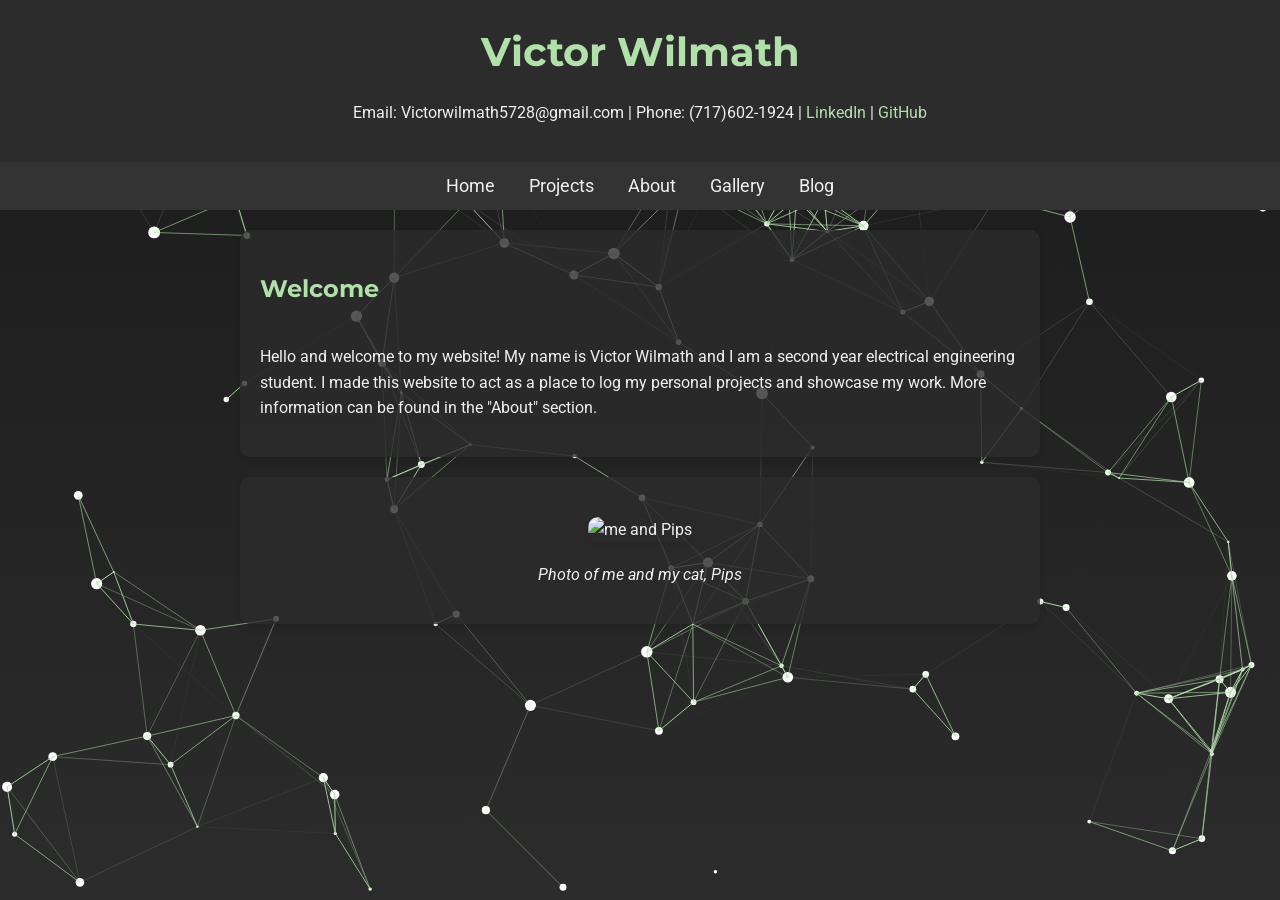
==== index.html @ 4f63de7f "Update index.html" ====
<!DOCTYPE html>
<html lang="en">
<head>
    <link rel="icon" href="pipsheader.jpg">
    <meta charset="UTF-8">
    <meta name="viewport" content="width=device-width, initial-scale=1.0">
    <title>Victor Wilmath</title>
    <link href="https://fonts.googleapis.com/css2?family=Montserrat:wght@700&family=Roboto:wght@400;700&display=swap" rel="stylesheet">
    <style>
        * {
            transition: all 0.3s ease;
        }
        body {
            font-family: 'Roboto', sans-serif;
            line-height: 1.6;
            margin: 0;
            padding: 0;
            background-color: #1a1a1a;
            background-image: linear-gradient(to bottom, #1a1a1a, #2c2c2c);
            background-attachment: fixed;
            color: #f0f0f0;
            overflow-x: hidden;
            overflow-y: auto;
            position: relative;
            min-height: 100vh;
        }
        header {
            background-color: #2c2c2c;
            padding: 20px;
            text-align: center;
            position: relative;
            z-index: 1;
        }
        h1, h2, h3 {
            font-family: 'Montserrat', sans-serif;
        }
        h1 {
            margin: 0;
            font-size: 2.5em;
            color: #B2E0AA;
        }
        nav {
            background-color: #333;
            padding: 10px;
            text-align: center;
            position: relative;
            z-index: 1;
        }
        nav a {
            color: #f0f0f0;
            text-decoration: none;
            margin: 0 15px;
            font-size: 1.1em;
            transition: color 0.3s ease;
        }
        nav a:hover {
            color: #B2E0AA;
        }
        main {
            padding: 20px;
            max-width: 800px;
            margin: 0 auto;
            position: relative;
            z-index: 1;
        }
        h2 {
            color: #B2E0AA;
            position: relative;
            display: inline-block;
        }
        h2::after {
            content: '';
            position: absolute;
            width: 100%;
            height: 2px;
            bottom: 0;
            left: 0;
            background-color: #B2E0AA;
            transform: scaleX(0);
            transition: transform 0.3s ease;
        }
        h2:hover::after {
            transform: scaleX(1);
        }
        a {
            color: #B2E0AA;
            text-decoration: none;
        }
        a:hover {
            text-decoration: underline;
        }
        #canvas {
            position: fixed;
            top: 0;
            left: 0;
            width: 100%;
            height: 100%;
            z-index: -1;
            pointer-events: none;
        }
        ::-webkit-scrollbar {
            width: 10px;
        }
        ::-webkit-scrollbar-track {
            background: #1a1a1a;
        }
        ::-webkit-scrollbar-thumb {
            background: #B2E0AA;
            border-radius: 5px;
        }
        ::-webkit-scrollbar-thumb:hover {
            background: #9ed099;
        }
        .content-box {
            background-color: rgba(44, 44, 44, 0.8);
            border-radius: 10px;
            padding: 20px;
            margin-bottom: 20px;
            box-shadow: 0 4px 6px rgba(0, 0, 0, 0.1);
        }
        .image-container {
            text-align: center;
            margin: 20px 0;
        }
        .responsive-image {
            max-width: 100%;
            height: auto;
            border-radius: 10px;
            box-shadow: 0 4px 6px rgba(0, 0, 0, 0.1);
        }
        .image-caption {
            text-align: center;
            margin-top: 10px;
            font-style: italic;
        }
    </style>
</head>
<body>
    <canvas id="canvas"></canvas>
    <header>
        <h1>Victor Wilmath</h1>
        <p>Email: Victorwilmath5728@gmail.com | Phone: (717)602-1924 | <a href="https://www.linkedin.com/in/victorwilmath/">LinkedIn</a> | <a href="https://github.com/VictorWilmath">GitHub</a></p>
    </header>

    <nav>
        <a href="index.html">Home</a>
        <a href="projects.html">Projects</a>
        <a href="about.html">About</a>
        <a href="gallery.html">Gallery</a>
        <a href="blog.html">Blog</a>
    </nav>

    <main>
        <div class="content-box">
            <h2>Welcome</h2>
            <p>Hello and welcome to my website! My name is Victor Wilmath and I am a second year electrical engineering student. I made this website to act as a place to log my personal projects and showcase my work. More information can be found in the "About" section.</p>
        </div>

        <!-- New content box -->
        <div class="content-box">
            <div class="image-container">
                <img src="me.jpg" alt="me and Pips" class="responsive-image">
            </div>
            <p class="image-caption">Photo of me and my cat, Pips</p>
        </div>
    </main>

    <script>
        const canvas = document.getElementById('canvas');
        const ctx = canvas.getContext('2d');
        canvas.width = window.innerWidth;
        canvas.height = window.innerHeight;
    
        let particlesArray;
    
        // get mouse position
        let mouse = {
            x: null,
            y: null,
            radius: (canvas.height/160) * (canvas.width/160)
        }
    
        window.addEventListener('mousemove',
            function(event) {
                mouse.x = event.x;
                mouse.y = event.y;
            }
        );
    
        // create particle
        class Particle {
            constructor(x, y, directionX, directionY, size, color) {
                this.x = x;
                this.y = y;
                this.directionX = directionX;
                this.directionY = directionY;
                this.size = size;
                this.color = color;
            }
            // method to draw individual particle
            draw() {
                ctx.beginPath();
                ctx.arc(this.x, this.y, this.size, 0, Math.PI * 2, false);
                ctx.fillStyle = 'white';
                ctx.fill();
            }
            // check particle position, check mouse position, move the particle, draw the particle
            update() {
                //check if particle is still within canvas
                if (this.x > canvas.width || this.x < 0 ) {
                    this.directionX = -this.directionX;
                }
                if (this.y > canvas.height || this.y < 0) {
                    this.directionY = -this.directionY;
                }
    
                //check collision detection - mouse position / particle position
                let dx = mouse.x - this.x;
                let dy = mouse.y - this.y;
                let distance = Math.sqrt(dx*dx + dy*dy);
                if (distance < mouse.radius + this.size){
                    if (mouse.x < this.x && this.x < canvas.width - this.size * 10) {
                        this.x += 5;
                    }
                    if (mouse.x > this.x && this.x > this.size * 10) {
                        this.x -= 5;
                    }
                    if (mouse.y < this.y && this.y < canvas.height - this.size * 10) {
                        this.y += 5;
                    }
                    if (mouse.y > this.y && this.y > this.size * 10) {
                        this.y -= 5;
                    }
                }
                // move particle
                this.x += this.directionX;
                this.y += this.directionY;
                // draw particle
                this.draw();
            }
        }
    
        // create particle array
        function init() {
            particlesArray = [];
            let numberOfParticles = (canvas.height * canvas.width) / 9000;
            for (let i = 0; i < numberOfParticles; i++) {
                let size = (Math.random() * 5) + 1;
                let x = (Math.random() * ((innerWidth - size * 2) - (size * 2)) + size * 2);
                let y = (Math.random() * ((innerHeight - size * 2) - (size * 2)) + size * 2);
                let directionX = (Math.random() * 2) - 1;
                let directionY = (Math.random() * 2) - 1;
                let color = 'white';
    
                particlesArray.push(new Particle(x, y, directionX, directionY, size, color));
            }
        }
    
        // check if particles are close enough to draw line between them
        function connect(){
            let opacityValue = 1;
            for (let a = 0; a < particlesArray.length; a++) {
                for (let b = a; b < particlesArray.length; b++) {
                    let distance = (( particlesArray[a].x - particlesArray[b].x) * (particlesArray[a].x - particlesArray[b].x))
                    + ((particlesArray[a].y - particlesArray[b].y) * (particlesArray[a].y - particlesArray[b].y));
                    if (distance < (canvas.width/7) * (canvas.height/7)) {
                        opacityValue = 1 - (distance/20000);
                        ctx.strokeStyle = 'rgba(178, 224, 170,' + opacityValue + ')';
                        ctx.lineWidth = 1;
                        ctx.beginPath();
                        ctx.moveTo(particlesArray[a].x, particlesArray[a].y);
                        ctx.lineTo(particlesArray[b].x, particlesArray[b].y);
                        ctx.stroke();
                    }
                }
            }
        }
    
        // animation loop
        function animate() {
            requestAnimationFrame(animate);
            ctx.clearRect(0,0,innerWidth, innerHeight);
    
            for (let i = 0; i < particlesArray.length; i++) {
                particlesArray[i].update();
            }
            connect();
        }
    
        // resize event
        window.addEventListener('resize',
            function(){
                canvas.width = innerWidth;
                canvas.height = innerHeight;
                mouse.radius = ((canvas.height/160) * (canvas.height/160));
                init();
            }
        );
    
        // mouse out event
        window.addEventListener('mouseout',
            function(){
                mouse.x = undefined;
                mouse.y = undefined;
            }
        )
    
        init();
        animate();
    </script>
</body>
</html>
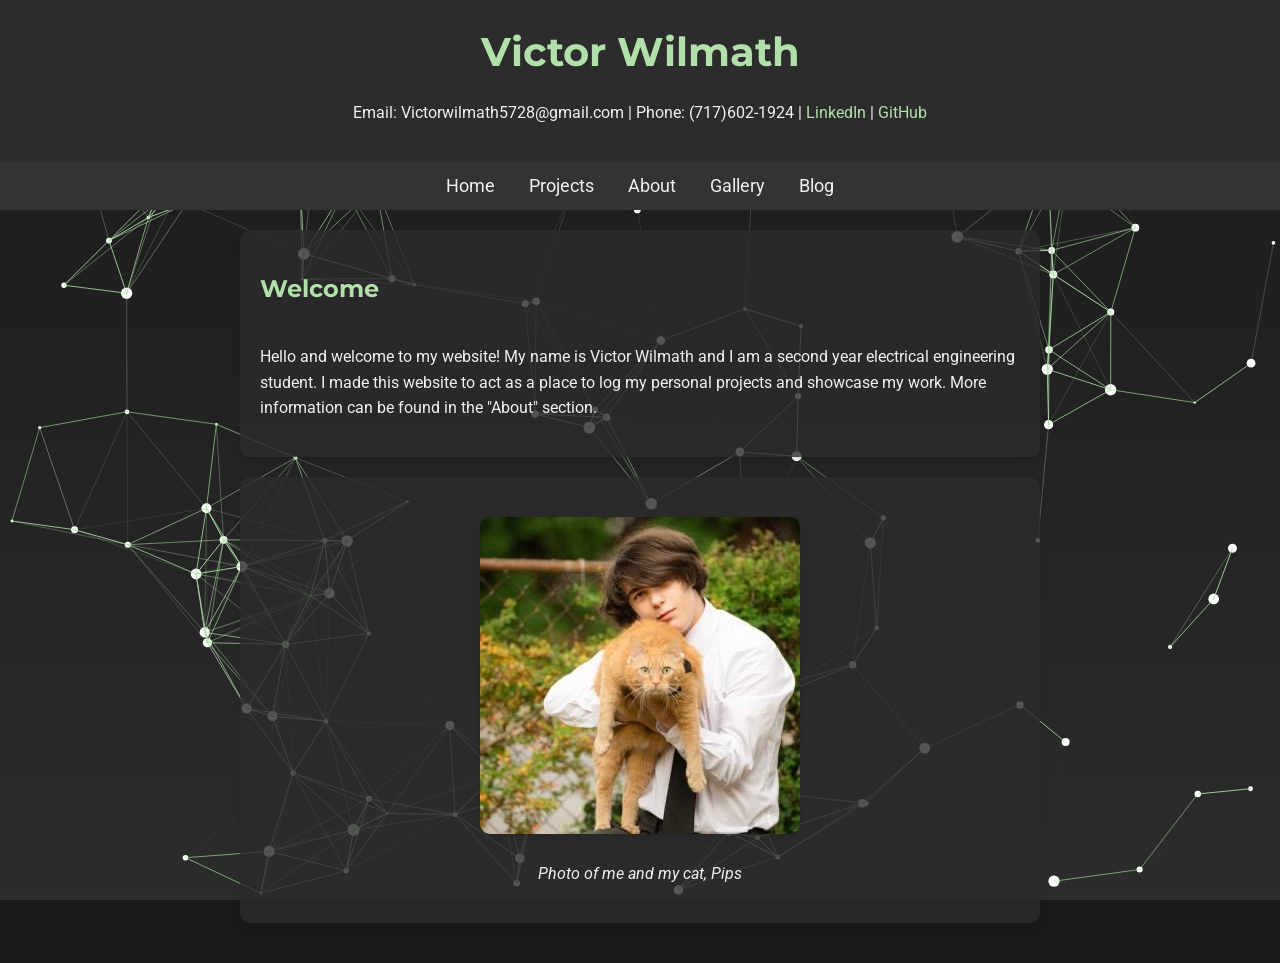
==== commit 261fdd45: "Update index.html" ====
--- a/index.html
+++ b/index.html
@@ -159,7 +159,7 @@
         <!-- New content box -->
         <div class="content-box">
             <div class="image-container">
-                <img src="me.jpg" alt="me and Pips" class="responsive-image">
+                <img src="me.JPG" alt="me and Pips" class="responsive-image">
             </div>
             <p class="image-caption">Photo of me and my cat, Pips</p>
         </div>
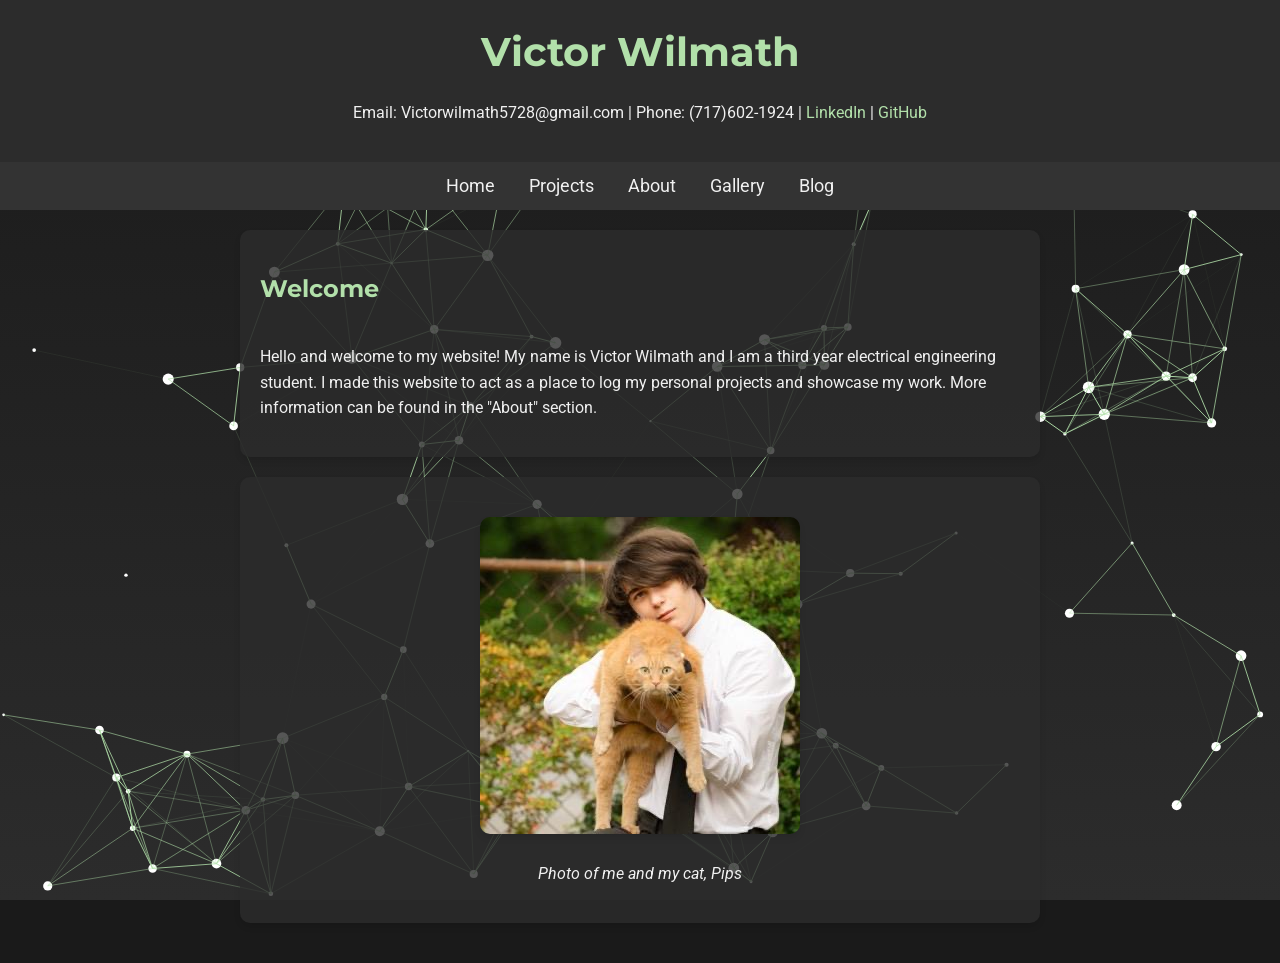
==== commit 1181fbf1: "Update index.html" ====
--- a/index.html
+++ b/index.html
@@ -153,7 +153,7 @@
     <main>
         <div class="content-box">
             <h2>Welcome</h2>
-            <p>Hello and welcome to my website! My name is Victor Wilmath and I am a second year electrical engineering student. I made this website to act as a place to log my personal projects and showcase my work. More information can be found in the "About" section.</p>
+            <p>Hello and welcome to my website! My name is Victor Wilmath and I am a third year electrical engineering student. I made this website to act as a place to log my personal projects and showcase my work. More information can be found in the "About" section.</p>
         </div>
 
         <!-- New content box -->
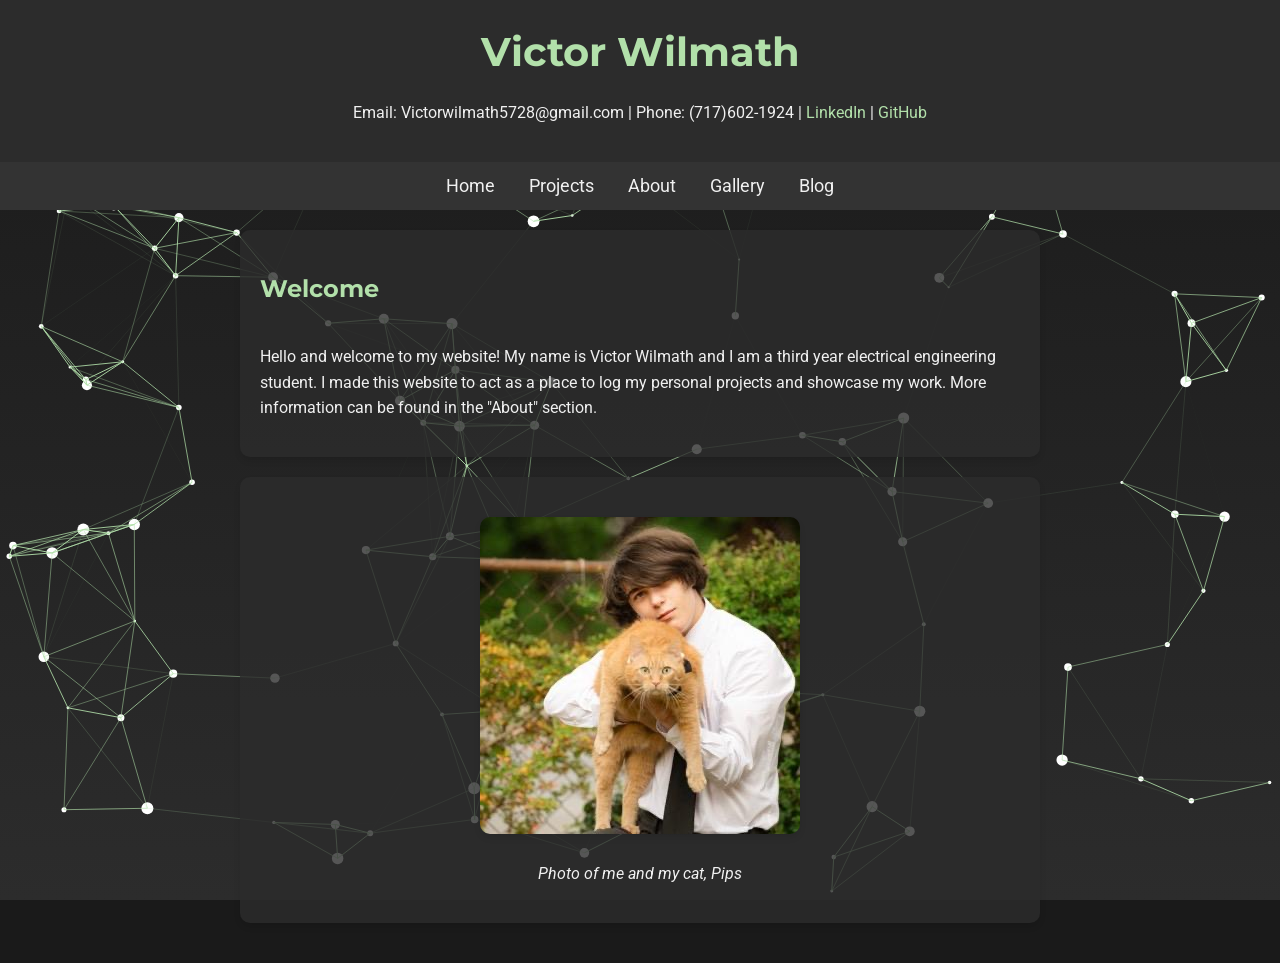
==== commit 679473a4: "Update index.html" ====
--- a/index.html
+++ b/index.html
@@ -156,7 +156,6 @@
             <p>Hello and welcome to my website! My name is Victor Wilmath and I am a third year electrical engineering student. I made this website to act as a place to log my personal projects and showcase my work. More information can be found in the "About" section.</p>
         </div>
 
-        <!-- New content box -->
         <div class="content-box">
             <div class="image-container">
                 <img src="me.JPG" alt="me and Pips" class="responsive-image">
@@ -173,7 +172,7 @@
     
         let particlesArray;
     
-        // get mouse position
+        // mouse position
         let mouse = {
             x: null,
             y: null,
@@ -187,7 +186,7 @@
             }
         );
     
-        // create particle
+        // particles
         class Particle {
             constructor(x, y, directionX, directionY, size, color) {
                 this.x = x;
@@ -197,16 +196,14 @@
                 this.size = size;
                 this.color = color;
             }
-            // method to draw individual particle
+            // drawing particl;es
             draw() {
                 ctx.beginPath();
                 ctx.arc(this.x, this.y, this.size, 0, Math.PI * 2, false);
                 ctx.fillStyle = 'white';
                 ctx.fill();
             }
-            // check particle position, check mouse position, move the particle, draw the particle
             update() {
-                //check if particle is still within canvas
                 if (this.x > canvas.width || this.x < 0 ) {
                     this.directionX = -this.directionX;
                 }
@@ -214,7 +211,6 @@
                     this.directionY = -this.directionY;
                 }
     
-                //check collision detection - mouse position / particle position
                 let dx = mouse.x - this.x;
                 let dy = mouse.y - this.y;
                 let distance = Math.sqrt(dx*dx + dy*dy);
@@ -232,15 +228,12 @@
                         this.y -= 5;
                     }
                 }
-                // move particle
                 this.x += this.directionX;
                 this.y += this.directionY;
-                // draw particle
                 this.draw();
             }
         }
     
-        // create particle array
         function init() {
             particlesArray = [];
             let numberOfParticles = (canvas.height * canvas.width) / 9000;
@@ -256,7 +249,6 @@
             }
         }
     
-        // check if particles are close enough to draw line between them
         function connect(){
             let opacityValue = 1;
             for (let a = 0; a < particlesArray.length; a++) {
@@ -276,7 +268,6 @@
             }
         }
     
-        // animation loop
         function animate() {
             requestAnimationFrame(animate);
             ctx.clearRect(0,0,innerWidth, innerHeight);
@@ -287,7 +278,6 @@
             connect();
         }
     
-        // resize event
         window.addEventListener('resize',
             function(){
                 canvas.width = innerWidth;
@@ -297,7 +287,6 @@
             }
         );
     
-        // mouse out event
         window.addEventListener('mouseout',
             function(){
                 mouse.x = undefined;
@@ -310,3 +299,4 @@
     </script>
 </body>
 </html>
+
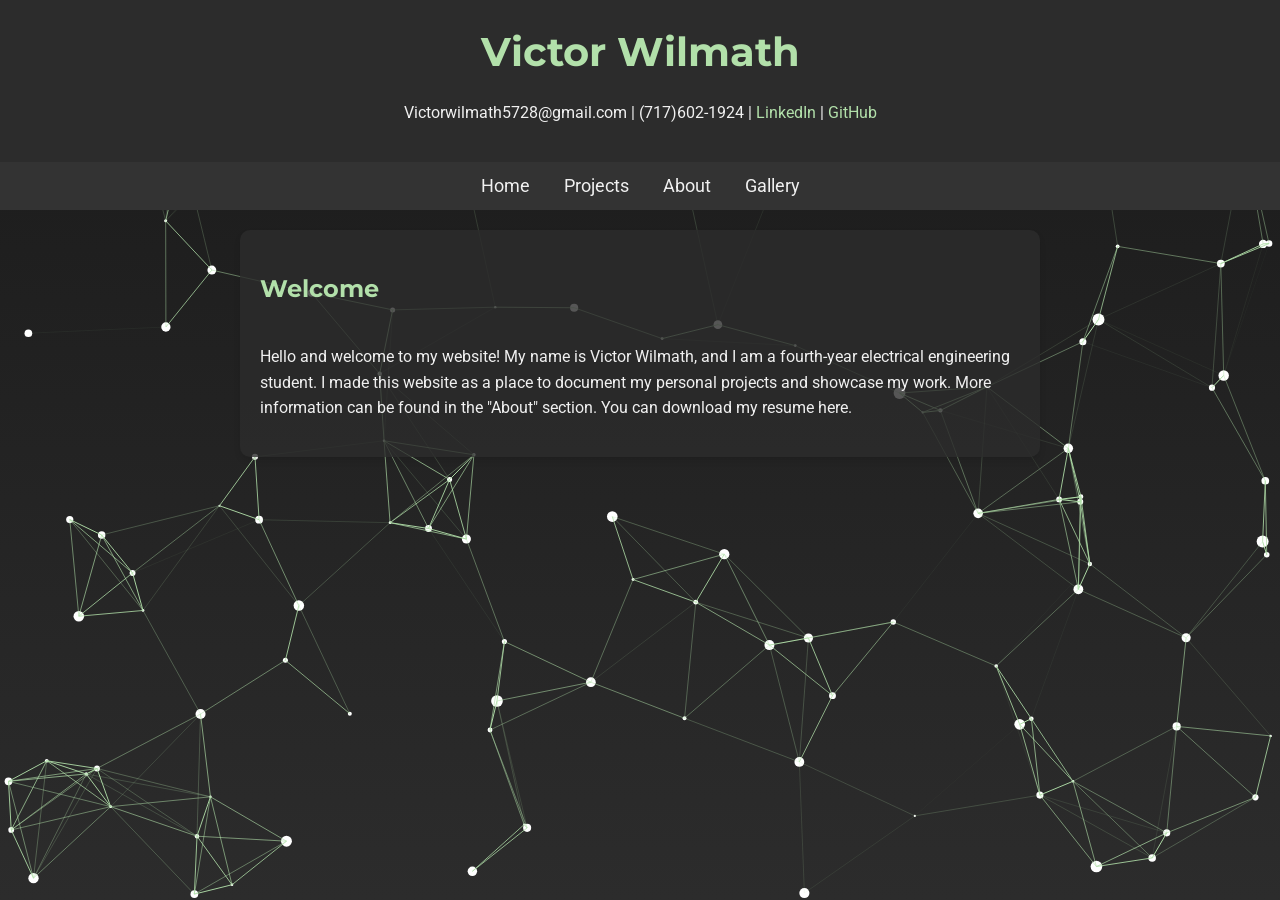
==== commit 390afe3d: "Update index.html" ====
--- a/index.html
+++ b/index.html
@@ -139,7 +139,7 @@
     <canvas id="canvas"></canvas>
     <header>
         <h1>Victor Wilmath</h1>
-        <p>Email: Victorwilmath5728@gmail.com | Phone: (717)602-1924 | <a href="https://www.linkedin.com/in/victorwilmath/">LinkedIn</a> | <a href="https://github.com/VictorWilmath">GitHub</a></p>
+        <p>Victorwilmath5728@gmail.com | (717)602-1924 | <a href="https://www.linkedin.com/in/victorwilmath/">LinkedIn</a> | <a href="https://github.com/VictorWilmath">GitHub</a></p>
     </header>
 
     <nav>
@@ -147,20 +147,12 @@
         <a href="projects.html">Projects</a>
         <a href="about.html">About</a>
         <a href="gallery.html">Gallery</a>
-        <a href="blog.html">Blog</a>
     </nav>
 
     <main>
         <div class="content-box">
             <h2>Welcome</h2>
-            <p>Hello and welcome to my website! My name is Victor Wilmath and I am a third year electrical engineering student. I made this website to act as a place to log my personal projects and showcase my work. More information can be found in the "About" section.</p>
-        </div>
-
-        <div class="content-box">
-            <div class="image-container">
-                <img src="me.JPG" alt="me and Pips" class="responsive-image">
-            </div>
-            <p class="image-caption">Photo of me and my cat, Pips</p>
+            <p>Hello and welcome to my website! My name is Victor Wilmath, and I am a fourth-year electrical engineering student. I made this website as a place to document my personal projects and showcase my work. More information can be found in the "About" section. You can download my resume here.</p>
         </div>
     </main>
 
@@ -196,7 +188,7 @@
                 this.size = size;
                 this.color = color;
             }
-            // drawing particl;es
+            // drawing particles
             draw() {
                 ctx.beginPath();
                 ctx.arc(this.x, this.y, this.size, 0, Math.PI * 2, false);
@@ -299,4 +291,3 @@
     </script>
 </body>
 </html>
-
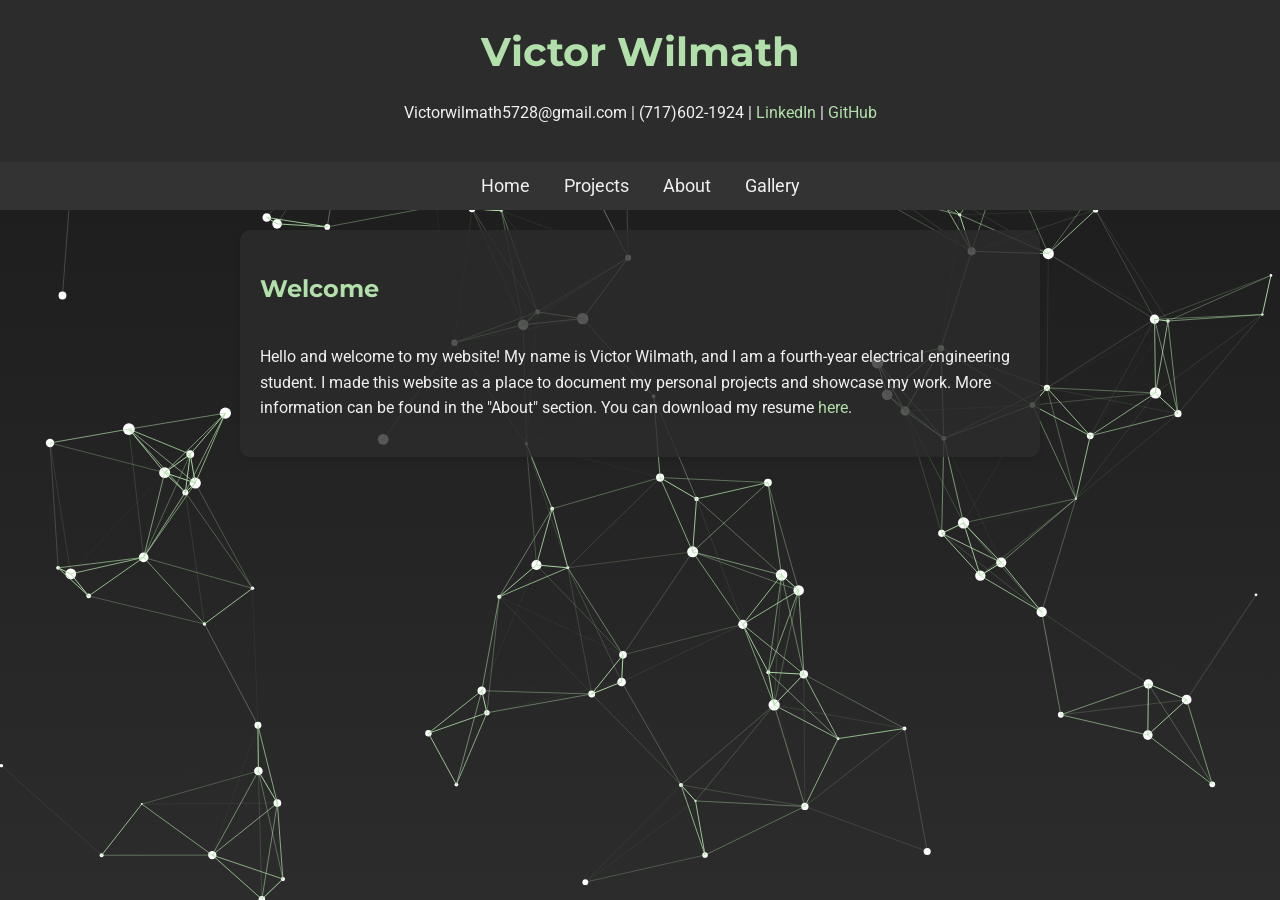
==== commit c8fbbcb1: "Update index.html" ====
--- a/index.html
+++ b/index.html
@@ -152,7 +152,7 @@
     <main>
         <div class="content-box">
             <h2>Welcome</h2>
-            <p>Hello and welcome to my website! My name is Victor Wilmath, and I am a fourth-year electrical engineering student. I made this website as a place to document my personal projects and showcase my work. More information can be found in the "About" section. You can download my resume here.</p>
+            <p>Hello and welcome to my website! My name is Victor Wilmath, and I am a fourth-year electrical engineering student. I made this website as a place to document my personal projects and showcase my work. More information can be found in the "About" section. You can download my resume <a href="Assets/Resume.pdf">here</a>.</p>
         </div>
     </main>
 
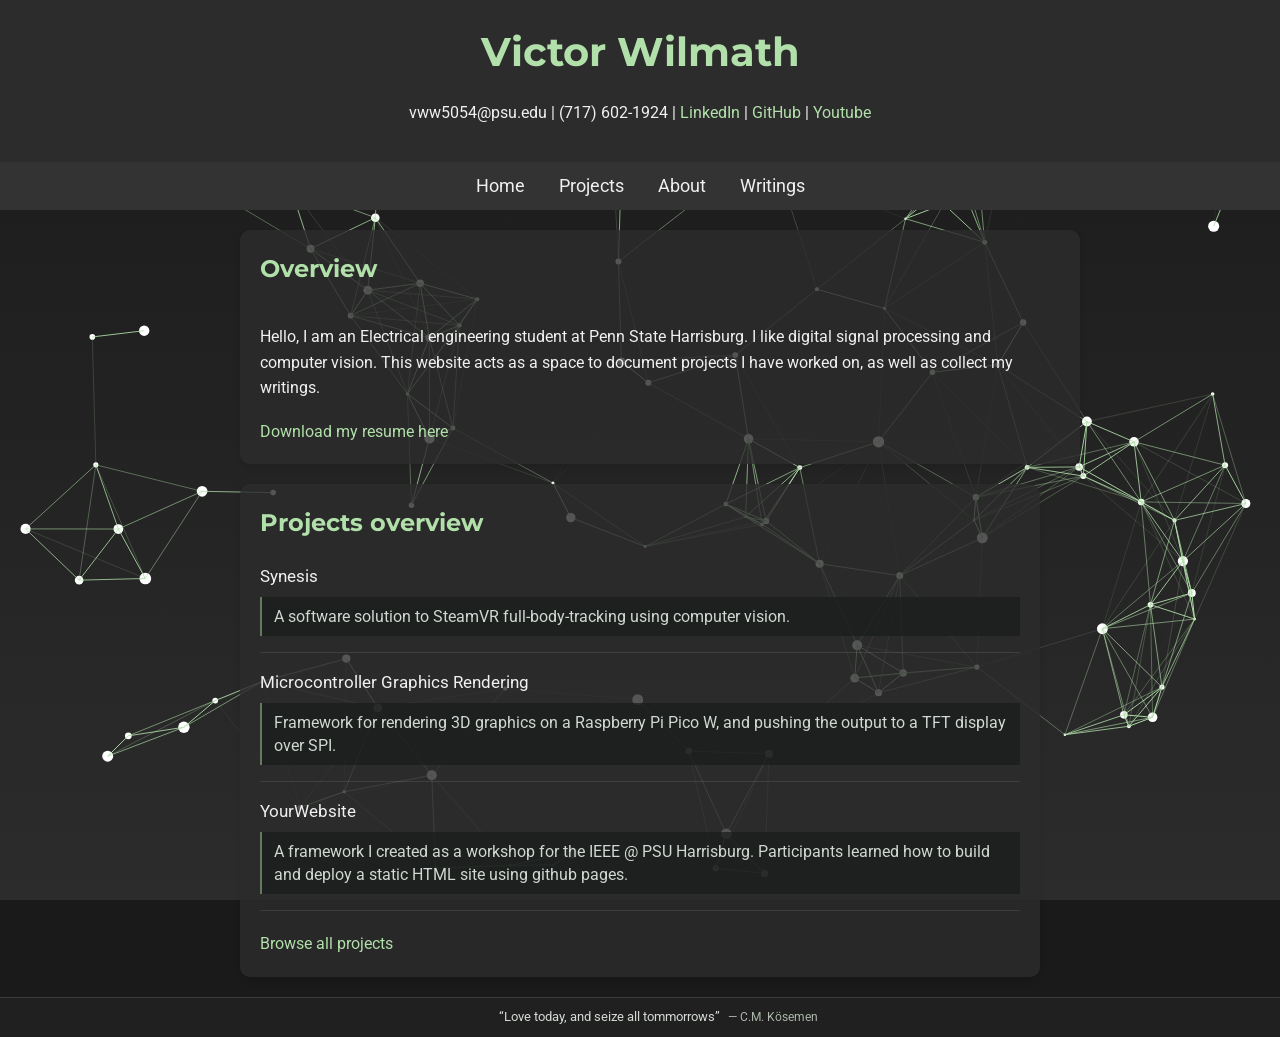
==== commit 89d7929e: "Update personal website pages" ====
--- a/index.html
+++ b/index.html
@@ -6,6 +6,7 @@
     <meta name="viewport" content="width=device-width, initial-scale=1.0">
     <title>Victor Wilmath</title>
     <link href="https://fonts.googleapis.com/css2?family=Montserrat:wght@700&family=Roboto:wght@400;700&display=swap" rel="stylesheet">
+    <link rel="stylesheet" href="Assets/site-quotes.css">
     <style>
         * {
             transition: all 0.3s ease;
@@ -133,161 +134,84 @@
             margin-top: 10px;
             font-style: italic;
         }
+        .home-grid {
+            display: flex;
+            flex-direction: column;
+            gap: 20px;
+        }
+        .overview-box { width: 100%; }
+        .home-grid .content-box { margin-bottom: 0; }
+        .home-grid h2 { margin-top: 0; }
+        .home-projects {
+            margin: 0 0 18px;
+            padding: 0;
+            list-style: none;
+        }
+        .home-projects li {
+            padding: 0 0 16px;
+            border-bottom: 1px solid rgba(240, 240, 240, .1);
+        }
+        .home-projects li + li { padding-top: 16px; }
+        .home-projects a {
+            display: block;
+            color: #f0f0f0;
+            font-size: 1.05em;
+        }
+        .home-projects a:hover { color: #B2E0AA; }
+        .home-projects p {
+            margin: 7px 0 0;
+            padding: 8px 12px;
+            border-left: 2px solid rgba(178, 224, 170, .48);
+            background: rgba(24, 29, 26, .72);
+            color: #d1d8d1;
+            line-height: 1.45;
+        }
+        .box-link { display: inline-block; margin-top: 2px; }
     </style>
 </head>
 <body>
     <canvas id="canvas"></canvas>
     <header>
         <h1>Victor Wilmath</h1>
-        <p>Victorwilmath5728@gmail.com | (717)602-1924 | <a href="https://www.linkedin.com/in/victorwilmath/">LinkedIn</a> | <a href="https://github.com/VictorWilmath">GitHub</a></p>
+        <p>vww5054@psu.edu | (717) 602-1924 | <a href="https://www.linkedin.com/in/victorwilmath/">LinkedIn</a> | <a href="https://github.com/VictorWilmath">GitHub</a> | <a href="https://www.youtube.com/@catstatue">Youtube</a></p>
     </header>
 
     <nav>
         <a href="index.html">Home</a>
         <a href="projects.html">Projects</a>
         <a href="about.html">About</a>
-        <a href="gallery.html">Gallery</a>
+        <a href="writings.html">Writings</a>
     </nav>
 
     <main>
-        <div class="content-box">
-            <h2>Welcome</h2>
-            <p>Hello and welcome to my website! My name is Victor Wilmath, and I am a fourth-year electrical engineering student. I made this website as a place to document my personal projects and showcase my work. More information can be found in the "About" section. You can download my resume <a href="Assets/Resume.pdf">here</a>.</p>
+        <div class="home-grid">
+            <section class="content-box overview-box" aria-labelledby="overview-heading">
+                <h2 id="overview-heading">Overview</h2>
+                <p>Hello, I am an Electrical engineering student at Penn State Harrisburg. I like digital signal processing and computer vision. This website acts as a space to document projects I have worked on, as well as collect my writings.</p>
+                <a class="box-link" href="Assets/Resume.pdf">Download my resume here</a>
+            </section>
+            <section class="content-box" aria-labelledby="projects-heading">
+                <h2 id="projects-heading">Projects overview</h2>
+                <ul class="home-projects">
+                    <li>
+                        <a href="https://github.com/VictorWilmath/Synesis">Synesis</a>
+                        <p>A software solution to SteamVR full-body-tracking using computer vision.</p>
+                    </li>
+                    <li>
+                        <a href="projects.html">Microcontroller Graphics Rendering</a>
+                        <p>Framework for rendering 3D graphics on a Raspberry Pi Pico W, and pushing the output to a TFT display over SPI.</p>
+                    </li>
+                    <li>
+                        <a href="https://github.com/VictorWilmath/yourWebsite">YourWebsite</a>
+                        <p>A framework I created as a workshop for the IEEE @ PSU Harrisburg. Participants learned how to build and deploy a static HTML site using github pages.</p>
+                    </li>
+                </ul>
+                <a class="box-link" href="projects.html">Browse all projects</a>
+            </section>
         </div>
     </main>
 
-    <script>
-        const canvas = document.getElementById('canvas');
-        const ctx = canvas.getContext('2d');
-        canvas.width = window.innerWidth;
-        canvas.height = window.innerHeight;
-    
-        let particlesArray;
-    
-        // mouse position
-        let mouse = {
-            x: null,
-            y: null,
-            radius: (canvas.height/160) * (canvas.width/160)
-        }
-    
-        window.addEventListener('mousemove',
-            function(event) {
-                mouse.x = event.x;
-                mouse.y = event.y;
-            }
-        );
-    
-        // particles
-        class Particle {
-            constructor(x, y, directionX, directionY, size, color) {
-                this.x = x;
-                this.y = y;
-                this.directionX = directionX;
-                this.directionY = directionY;
-                this.size = size;
-                this.color = color;
-            }
-            // drawing particles
-            draw() {
-                ctx.beginPath();
-                ctx.arc(this.x, this.y, this.size, 0, Math.PI * 2, false);
-                ctx.fillStyle = 'white';
-                ctx.fill();
-            }
-            update() {
-                if (this.x > canvas.width || this.x < 0 ) {
-                    this.directionX = -this.directionX;
-                }
-                if (this.y > canvas.height || this.y < 0) {
-                    this.directionY = -this.directionY;
-                }
-    
-                let dx = mouse.x - this.x;
-                let dy = mouse.y - this.y;
-                let distance = Math.sqrt(dx*dx + dy*dy);
-                if (distance < mouse.radius + this.size){
-                    if (mouse.x < this.x && this.x < canvas.width - this.size * 10) {
-                        this.x += 5;
-                    }
-                    if (mouse.x > this.x && this.x > this.size * 10) {
-                        this.x -= 5;
-                    }
-                    if (mouse.y < this.y && this.y < canvas.height - this.size * 10) {
-                        this.y += 5;
-                    }
-                    if (mouse.y > this.y && this.y > this.size * 10) {
-                        this.y -= 5;
-                    }
-                }
-                this.x += this.directionX;
-                this.y += this.directionY;
-                this.draw();
-            }
-        }
-    
-        function init() {
-            particlesArray = [];
-            let numberOfParticles = (canvas.height * canvas.width) / 9000;
-            for (let i = 0; i < numberOfParticles; i++) {
-                let size = (Math.random() * 5) + 1;
-                let x = (Math.random() * ((innerWidth - size * 2) - (size * 2)) + size * 2);
-                let y = (Math.random() * ((innerHeight - size * 2) - (size * 2)) + size * 2);
-                let directionX = (Math.random() * 2) - 1;
-                let directionY = (Math.random() * 2) - 1;
-                let color = 'white';
-    
-                particlesArray.push(new Particle(x, y, directionX, directionY, size, color));
-            }
-        }
-    
-        function connect(){
-            let opacityValue = 1;
-            for (let a = 0; a < particlesArray.length; a++) {
-                for (let b = a; b < particlesArray.length; b++) {
-                    let distance = (( particlesArray[a].x - particlesArray[b].x) * (particlesArray[a].x - particlesArray[b].x))
-                    + ((particlesArray[a].y - particlesArray[b].y) * (particlesArray[a].y - particlesArray[b].y));
-                    if (distance < (canvas.width/7) * (canvas.height/7)) {
-                        opacityValue = 1 - (distance/20000);
-                        ctx.strokeStyle = 'rgba(178, 224, 170,' + opacityValue + ')';
-                        ctx.lineWidth = 1;
-                        ctx.beginPath();
-                        ctx.moveTo(particlesArray[a].x, particlesArray[a].y);
-                        ctx.lineTo(particlesArray[b].x, particlesArray[b].y);
-                        ctx.stroke();
-                    }
-                }
-            }
-        }
-    
-        function animate() {
-            requestAnimationFrame(animate);
-            ctx.clearRect(0,0,innerWidth, innerHeight);
-    
-            for (let i = 0; i < particlesArray.length; i++) {
-                particlesArray[i].update();
-            }
-            connect();
-        }
-    
-        window.addEventListener('resize',
-            function(){
-                canvas.width = innerWidth;
-                canvas.height = innerHeight;
-                mouse.radius = ((canvas.height/160) * (canvas.height/160));
-                init();
-            }
-        );
-    
-        window.addEventListener('mouseout',
-            function(){
-                mouse.x = undefined;
-                mouse.y = undefined;
-            }
-        )
-    
-        init();
-        animate();
-    </script>
+    <script src="Assets/particle-background.js"></script>
+    <script src="Assets/site-quotes.js"></script>
 </body>
 </html>
--- a/Assets/site-quotes.css
+++ b/Assets/site-quotes.css
@@ -0,0 +1,49 @@
+body {
+    min-height: 100vh;
+    display: flex;
+    flex-direction: column;
+}
+
+main {
+    flex: 1 0 auto;
+}
+
+.site-quote-footer {
+    position: relative;
+    z-index: 1;
+    width: 100%;
+    margin-top: auto;
+    padding: 10px 18px;
+    border-top: 1px solid rgba(178, 224, 170, .16);
+    background: rgba(35, 35, 35, .72);
+    color: #f0f0f0;
+    text-align: center;
+}
+
+.site-quote-content {
+    max-width: 1100px;
+    margin: 0 auto;
+    display: flex;
+    align-items: baseline;
+    justify-content: center;
+    gap: 8px;
+    flex-wrap: wrap;
+}
+
+.site-quote-footer blockquote {
+    margin: 0;
+    color: #d5dbd5;
+    font-size: .82rem;
+    line-height: 1.4;
+}
+
+.site-quote-footer cite {
+    color: #aeb9ae;
+    font-size: .75rem;
+    font-style: normal;
+}
+
+@media (max-width: 480px) {
+    .site-quote-footer { padding: 9px 14px; }
+    .site-quote-content { gap: 2px 7px; }
+}
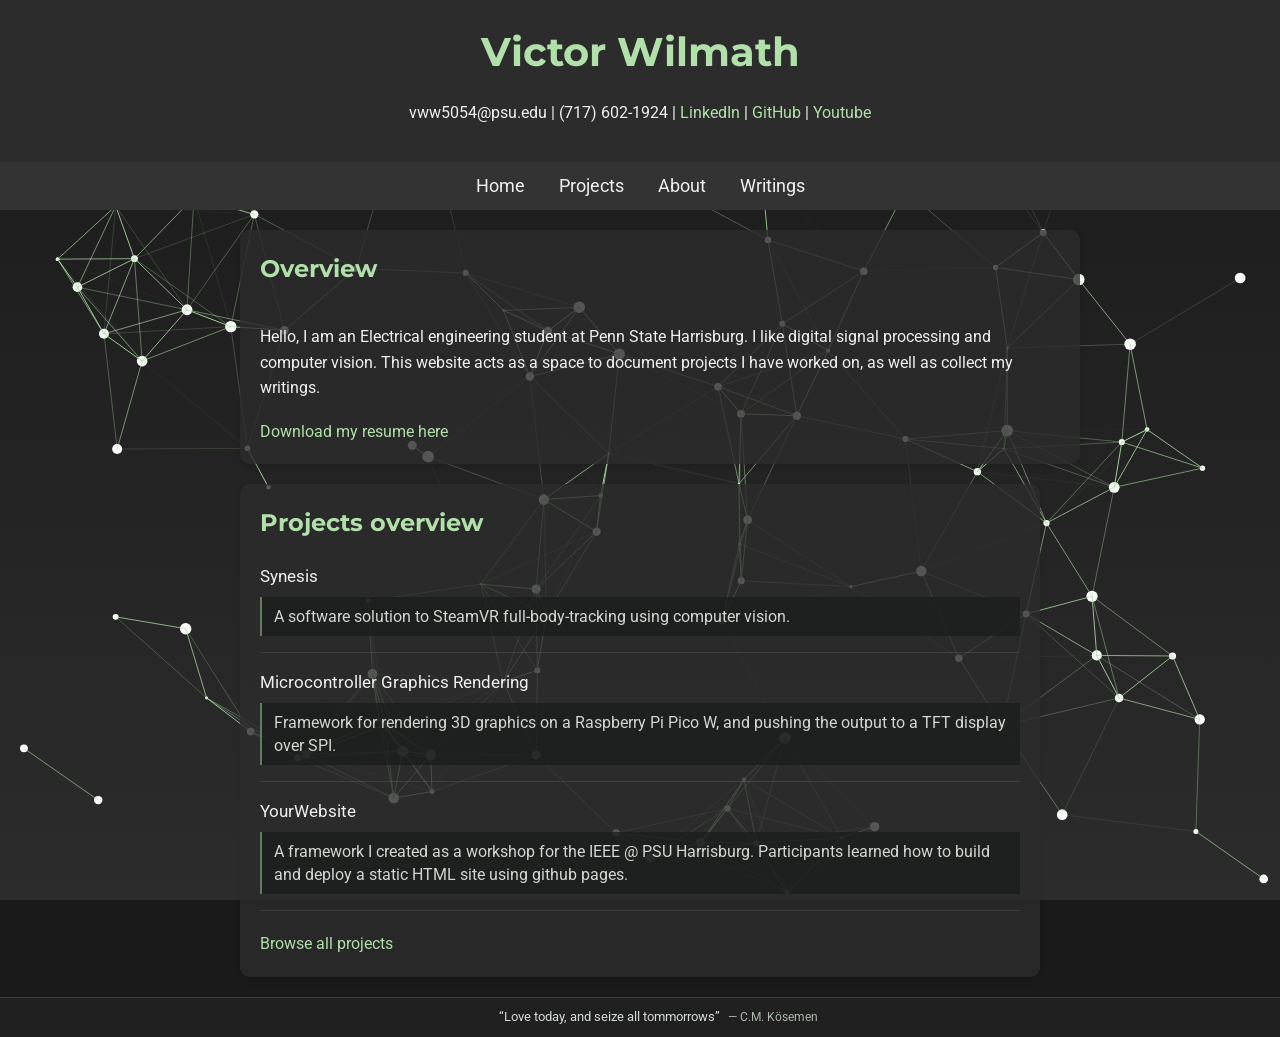
==== commit a2c46d19: "Improve mobile site navigation" ====
--- a/index.html
+++ b/index.html
@@ -168,6 +168,7 @@
         }
         .box-link { display: inline-block; margin-top: 2px; }
     </style>
+    <link rel="stylesheet" href="Assets/mobile.css">
 </head>
 <body>
     <canvas id="canvas"></canvas>
--- a/Assets/mobile.css
+++ b/Assets/mobile.css
@@ -0,0 +1,132 @@
+/* Shared responsive layout and touch targets for phones. */
+@media (max-width: 640px) {
+    *,
+    *::before,
+    *::after {
+        box-sizing: border-box;
+    }
+
+    header {
+        padding: 18px 16px;
+    }
+
+    h1 {
+        font-size: clamp(1.75rem, 8vw, 2.3rem);
+        line-height: 1.2;
+        overflow-wrap: anywhere;
+    }
+
+    header p {
+        max-width: 34rem;
+        margin: 12px auto 0;
+        font-size: .94rem;
+        line-height: 1.8;
+        overflow-wrap: anywhere;
+    }
+
+    nav {
+        display: flex;
+        flex-wrap: wrap;
+        justify-content: center;
+        align-items: center;
+        gap: 2px 12px;
+        padding: 6px 12px;
+    }
+
+    nav a {
+        display: inline-flex;
+        align-items: center;
+        justify-content: center;
+        min-height: 44px;
+        margin: 0;
+        padding: 7px 4px;
+        font-size: 1rem;
+        line-height: 1.25;
+    }
+
+    main {
+        width: 100%;
+        max-width: 840px;
+        margin: 0 auto;
+        padding: 16px;
+    }
+
+    main h2 {
+        font-size: clamp(1.25rem, 6vw, 1.6rem);
+        line-height: 1.3;
+        overflow-wrap: anywhere;
+    }
+
+    main p,
+    main li {
+        overflow-wrap: anywhere;
+    }
+
+    .content-box,
+    .project,
+    .course-section {
+        padding: 16px;
+        border-radius: 8px;
+    }
+
+    .content-box + .content-box,
+    .project + .content-box {
+        margin-top: 14px;
+    }
+
+    .image-container {
+        margin: 16px 0;
+    }
+
+    .responsive-image,
+    main img,
+    main video,
+    main iframe {
+        max-width: 100%;
+        height: auto;
+    }
+
+    .home-projects p {
+        padding: 10px 12px;
+    }
+
+    .site-quote-footer {
+        padding: 10px 14px;
+    }
+
+    .site-quote-content {
+        flex-direction: column;
+        align-items: center;
+        gap: 2px;
+    }
+
+    .site-quote-footer blockquote,
+    .site-quote-footer cite {
+        max-width: 100%;
+        overflow-wrap: anywhere;
+    }
+}
+
+@media (max-width: 380px) {
+    header {
+        padding-inline: 12px;
+    }
+
+    main {
+        padding: 12px;
+    }
+
+    .content-box,
+    .project,
+    .course-section {
+        padding: 14px;
+    }
+
+    nav {
+        column-gap: 8px;
+    }
+
+    nav a {
+        font-size: .94rem;
+    }
+}
